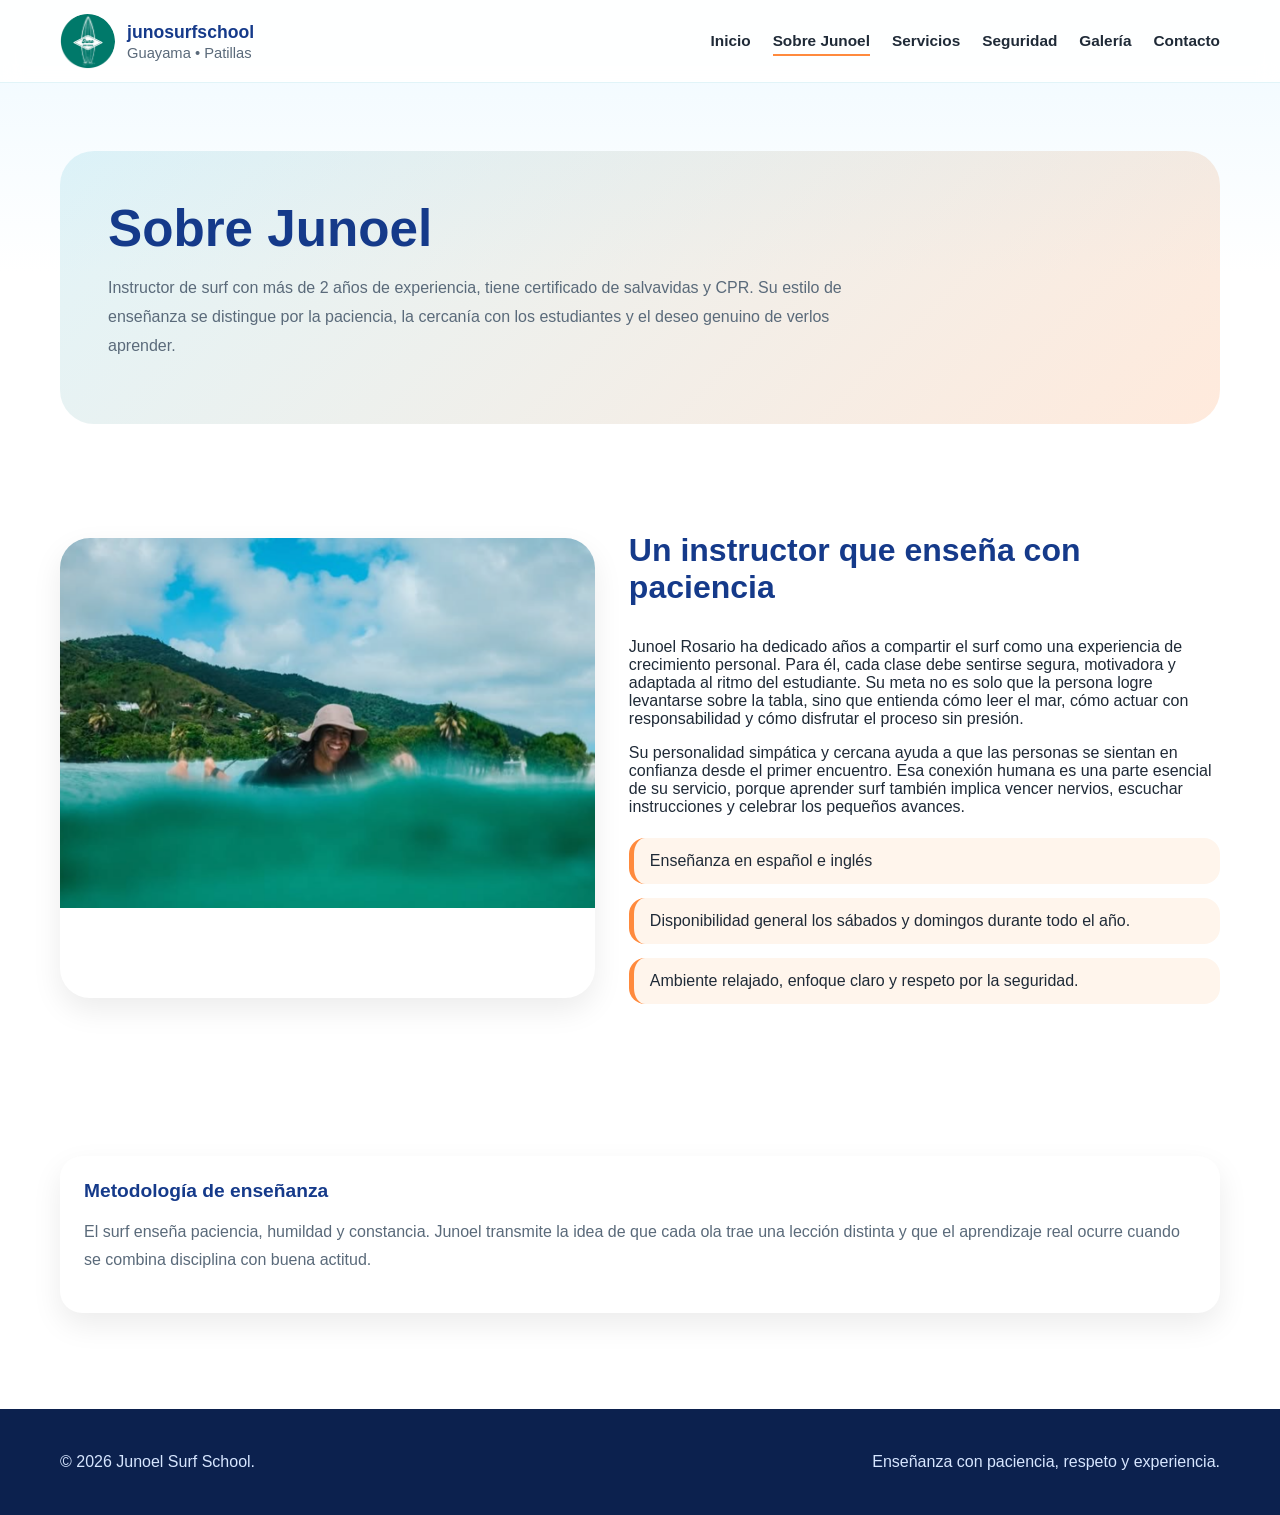
==== about.html @ af9191b1 "Proyecto de surf" ====
<!DOCTYPE html>
<html lang="es">
<head>
  <meta charset="UTF-8" />
  <meta name="viewport" content="width=device-width, initial-scale=1.0" />
  <title>junosurfschool | Sobre Junoel</title>
  <link rel="stylesheet" href="style.css" />
</head>
<body>
  <header class="site-header">
    <div class="container navbar">
      <a class="logo-wrap" href="index.html">
        <div class="logo-badge"><img src="Logo.png" alt="Logo"></div>
        <div class="logo-text"><h1>junosurfschool</h1><p>Guayama • Patillas</p></div></a>
      <nav class="nav-links">
        <a href="index.html">Inicio</a>
        <a class="active" href="about.html">Sobre Junoel</a>
        <a href="services.html">Servicios</a>
        <a href="safety.html">Seguridad</a>
        <a href="gallery.html">Galería</a>
        <a href="contact.html">Contacto</a>
      </nav>
    </div>
  </header>

  <main>
    <section class="page-hero">
      <div class="container page-banner">
        <h2>Sobre Junoel</h2>
        <p>Instructor de surf con más de 2 años de experiencia, tiene certificado de salvavidas y CPR. Su estilo de enseñanza se distingue por la paciencia, la cercanía con los estudiantes y el deseo genuino de verlos aprender.</p>
      </div>
    </section>

    <section class="section">
      <div class="container split">
        <div class="photo-panel">
          <img src="JunoWater.png" alt="Junoel el instructor" />
        </div>
        <div>
          <h3 style="color:var(--navy); font-size:2rem; margin-top:0;">Un instructor que enseña con paciencia</h3>
          <p>Junoel Rosario ha dedicado años a compartir el surf como una experiencia de crecimiento personal. Para él, cada clase debe sentirse segura, motivadora y adaptada al ritmo del estudiante. Su meta no es solo que la persona logre levantarse sobre la tabla, sino que entienda cómo leer el mar, cómo actuar con responsabilidad y cómo disfrutar el proceso sin presión.</p>
          <p>Su personalidad simpática y cercana ayuda a que las personas se sientan en confianza desde el primer encuentro. Esa conexión humana es una parte esencial de su servicio, porque aprender surf también implica vencer nervios, escuchar instrucciones y celebrar los pequeños avances.</p>
          <div class="info-list">
            <div class="info-pill">Enseñanza en español e inglés</div>
            <div class="info-pill">Disponibilidad general los sábados y domingos durante todo el año.</div>
            <div class="info-pill">Ambiente relajado, enfoque claro y respeto por la seguridad.</div>
          </div>
        </div>
      </div>
    </section>

    <section class="section">
      <div class="container one-col">
        
        <article class="card">
          <h4>Metodología de enseñanza</h4>
          <p>El surf enseña paciencia, humildad y constancia. Junoel transmite la idea de que cada ola trae una lección distinta y que el aprendizaje real ocurre cuando se combina disciplina con buena actitud.</p>
        </article>
      </div>
    </section>
  </main>

  <footer class="site-footer">
    <div class="container footer-grid">
      <p>© 2026 Junoel Surf School.</p>
      <p>Enseñanza con paciencia, respeto y experiencia.</p>
    </div>
  </footer>
</body>
</html>
---- style.css ----
:root {
  --navy: #153a8a;
  --ocean: #0ea5c6;
  --teal: #0b7c8f;
  --sunset: #ff8a3d;
  --foam: #f5fbff;
  --sand: #fff5ec;
  --text: #1f2a37;
  --muted: #5a6a7a;
  --white: #ffffff;
  --shadow: 0 12px 30px rgba(0, 0, 0, 0.08);
  --radius: 22px;
  --max: 1160px;
}

* {
  box-sizing: border-box;
}

html {
  scroll-behavior: smooth;
}

body {
  margin: 0;
  font-family: Arial, Helvetica, sans-serif;
  color: var(--text);
  background: linear-gradient(180deg, #eef9ff 0%, #ffffff 18%, #ffffff 100%);
}

a {
  color: inherit;
  text-decoration: none;
}

img {
  max-width: 100%;
  display: block;
}

.container {
  width: min(92%, var(--max));
  margin: 0 auto;
}

.site-header {
  position: sticky;
  top: 0;
  z-index: 1000;
  background: rgba(255, 255, 255, 0.93);
  backdrop-filter: blur(10px);
  border-bottom: 1px solid rgba(14, 165, 198, 0.12);
}

.navbar {
  display: flex;
  align-items: center;
  justify-content: space-between;
  min-height: 82px;
  gap: 16px;
}

.logo-wrap {
  display: flex;
  align-items: center;
  gap: 12px;
}

.logo-badge {
  width: 55px;
  height: 55px;
  border-radius: 50%;
  overflow: hidden;
}

.logo-badge img {
  width: 100%;
  height: 100%;
  object-fit: cover;
}

.logo-text h1 {
  font-size: 1.1rem;
  margin: 0;
  color: var(--navy);
}

.logo-text p {
  margin: 2px 0 0;
  color: var(--muted);
  font-size: 0.92rem;
}

.nav-links {
  display: flex;
  gap: 22px;
  align-items: center;
}

.nav-links a {
  color: var(--text);
  font-weight: 600;
  font-size: 0.96rem;
  position: relative;
}

.nav-links a::after {
  content: "";
  position: absolute;
  left: 0;
  bottom: -6px;
  width: 0;
  height: 2px;
  background: var(--sunset);
  transition: width 0.25s ease;
}

.nav-links a:hover::after,
.nav-links a.active::after {
  width: 100%;
}

.btn,
.btn-outline {
  display: inline-flex;
  align-items: center;
  justify-content: center;
  padding: 14px 22px;
  border-radius: 999px;
  font-weight: 700;
  transition: transform 0.2s ease, opacity 0.2s ease, background 0.2s ease;
}

.btn {
  background: linear-gradient(135deg, var(--sunset), #ff9d58);
  color: var(--white);
  box-shadow: var(--shadow);
}

.btn-outline {
  border: 2px solid var(--ocean);
  color: var(--ocean);
  background: var(--white);
}

.btn:hover,
.btn-outline:hover {
  transform: translateY(-2px);
  opacity: 0.95;
}

.hero {
  padding: 72px 0 42px;
}

.hero-grid {
  display: grid;
  grid-template-columns: 1.05fr 0.95fr;
  gap: 36px;
  align-items: center;
}

.eyebrow {
  display: inline-block;
  background: rgba(14, 165, 198, 0.1);
  color: var(--teal);
  border-radius: 999px;
  padding: 9px 14px;
  font-weight: 700;
  margin-bottom: 18px;
}

.hero h2 {
  font-size: clamp(2.4rem, 6vw, 4.8rem);
  line-height: 0.96;
  color: var(--navy);
  margin: 0 0 18px;
}

.hero p {
  color: var(--muted);
  font-size: 1.08rem;
  line-height: 1.7;
}

.hero-actions {
  display: flex;
  gap: 14px;
  margin-top: 28px;
  flex-wrap: wrap;
}

.hero-card {
  position: relative;
  min-height: 540px;
}

.stack-left,
.stack-right {
  position: absolute;
  overflow: hidden;
  border-radius: 28px;
  box-shadow: var(--shadow);
}

.stack-left {
  width: 42%;
  left: 0;
  top: 78px;
  bottom: 0;
}

.stack-right {
  width: 52%;
  right: 0;
  top: 0;
  bottom: 54px;
}

.wave-block {
  position: absolute;
  top: 0;
  left: 0;
  width: 62%;
  height: 165px;
  border-radius: 0 0 34px 0;
  background: linear-gradient(135deg, var(--ocean), #3fd0ef);
}

.ocean-photo {
  width: 100%;
  height: 100%;
  object-fit: cover;
}

.section {
  padding: 76px 0;
}

.section-heading {
  text-align: center;
  max-width: 760px;
  margin: 0 auto 34px;
}

.section-heading h3 {
  font-size: clamp(1.8rem, 4vw, 2.8rem);
  color: var(--navy);
  margin-bottom: 12px;
}

.section-heading p {
  color: var(--muted);
  line-height: 1.7;
}

.features {
  display: grid;
  grid-template-columns: repeat(3, 1fr);
  gap: 24px;
}

.card {
  background: var(--white);
  border-radius: var(--radius);
  box-shadow: var(--shadow);
  padding: 24px;
}

.card-icon {
  width: 58px;
  height: 58px;
  border-radius: 18px;
  display: grid;
  place-items: center;
  font-size: 1.6rem;
  margin-bottom: 18px;
  background: linear-gradient(135deg, rgba(14, 165, 198, 0.12), rgba(255, 138, 61, 0.16));
}

.card h4 {
  margin: 0 0 12px;
  color: var(--navy);
  font-size: 1.2rem;
}

.card p,
.card li {
  color: var(--muted);
  line-height: 1.7;
}

.split {
  display: grid;
  grid-template-columns: 0.95fr 1.05fr;
  gap: 34px;
  align-items: center;
}

.photo-panel {
  overflow: hidden;
  border-radius: 30px;
  min-height: 460px;
  box-shadow: var(--shadow);
}

.photo-panel img {
  width: 100%;
  height: 100%;
  object-fit: cover;
}

.info-list {
  display: grid;
  gap: 14px;
  margin-top: 22px;
}

.info-pill {
  background: var(--sand);
  border-left: 5px solid var(--sunset);
  padding: 14px 16px;
  border-radius: 16px;
  color: var(--text);
}

.band {
  background: linear-gradient(135deg, var(--navy), #174da6);
  color: var(--white);
}

.band .section-heading h3,
.band .section-heading p,
.band h4,
.band p,
.band li {
  color: var(--white);
}

.band .card {
  background: rgba(255, 255, 255, 0.08);
  border: 1px solid rgba(255, 255, 255, 0.1);
}

.gallery-grid {
  display: grid;
  grid-template-columns: repeat(3, 1fr);
  gap: 18px;
}

.gallery-grid .card {
  padding: 0;
  overflow: hidden;
}

.gallery-grid img {
  width: 100%;
  height: 260px;
  object-fit: cover;
}

.gallery-caption {
  padding: 16px 18px 20px;
}

.contact-box {
  display: grid;
  grid-template-columns: 1fr 1fr;
  gap: 26px;
}

.contact-list {
  display: grid;
  gap: 16px;
}

.contact-item {
  display: flex;
  gap: 14px;
  align-items: flex-start;
}

.contact-item span {
  font-size: 1.4rem;
}

.site-footer {
  background: #0c214e;
  color: #d7e6ff;
  padding: 28px 0;
  margin-top: 20px;
}

.footer-grid {
  display: flex;
  justify-content: space-between;
  gap: 16px;
  align-items: center;
  flex-wrap: wrap;
}

.page-hero {
  padding: 68px 0 32px;
}

.page-banner {
  background: linear-gradient(135deg, rgba(14,165,198,0.12), rgba(255,138,61,0.18));
  border-radius: 34px;
  padding: 48px;
}

.page-banner h2 {
  font-size: clamp(2rem, 4vw, 3.4rem);
  margin: 0 0 12px;
  color: var(--navy);
}

.page-banner p {
  color: var(--muted);
  max-width: 780px;
  line-height: 1.8;
}

.two-col {
  display: grid;
  grid-template-columns: 1fr 1fr;
  gap: 24px;
}

ul.clean {
  padding-left: 20px;
}

.highlight {
  color: var(--ocean);
  font-weight: 700;
}

.small-note {
  font-size: 0.95rem;
  color: var(--muted);
}

@media (max-width: 900px) {
  .hero-grid,
  .split,
  .contact-box,
  .two-col,
  .features,
  .gallery-grid {
    grid-template-columns: 1fr;
  }

  .hero-card {
    min-height: 460px;
  }

  .nav-links {
    position: fixed;
    inset: 82px 0 auto 0;
    background: white;
    flex-direction: column;
    padding: 22px;
    box-shadow: var(--shadow);
    display: none;
  }

  .nav-links.open {
    display: flex;
  }

}

@media (max-width: 640px) {
  .hero {
    padding-top: 34px;
  }

  .page-banner,
  .card {
    padding: 22px;
  }

  .stack-left {
    width: 46%;
  }

  .stack-right {
    width: 50%;
  }

  .hero h2 {
    line-height: 1.03;
  }
}
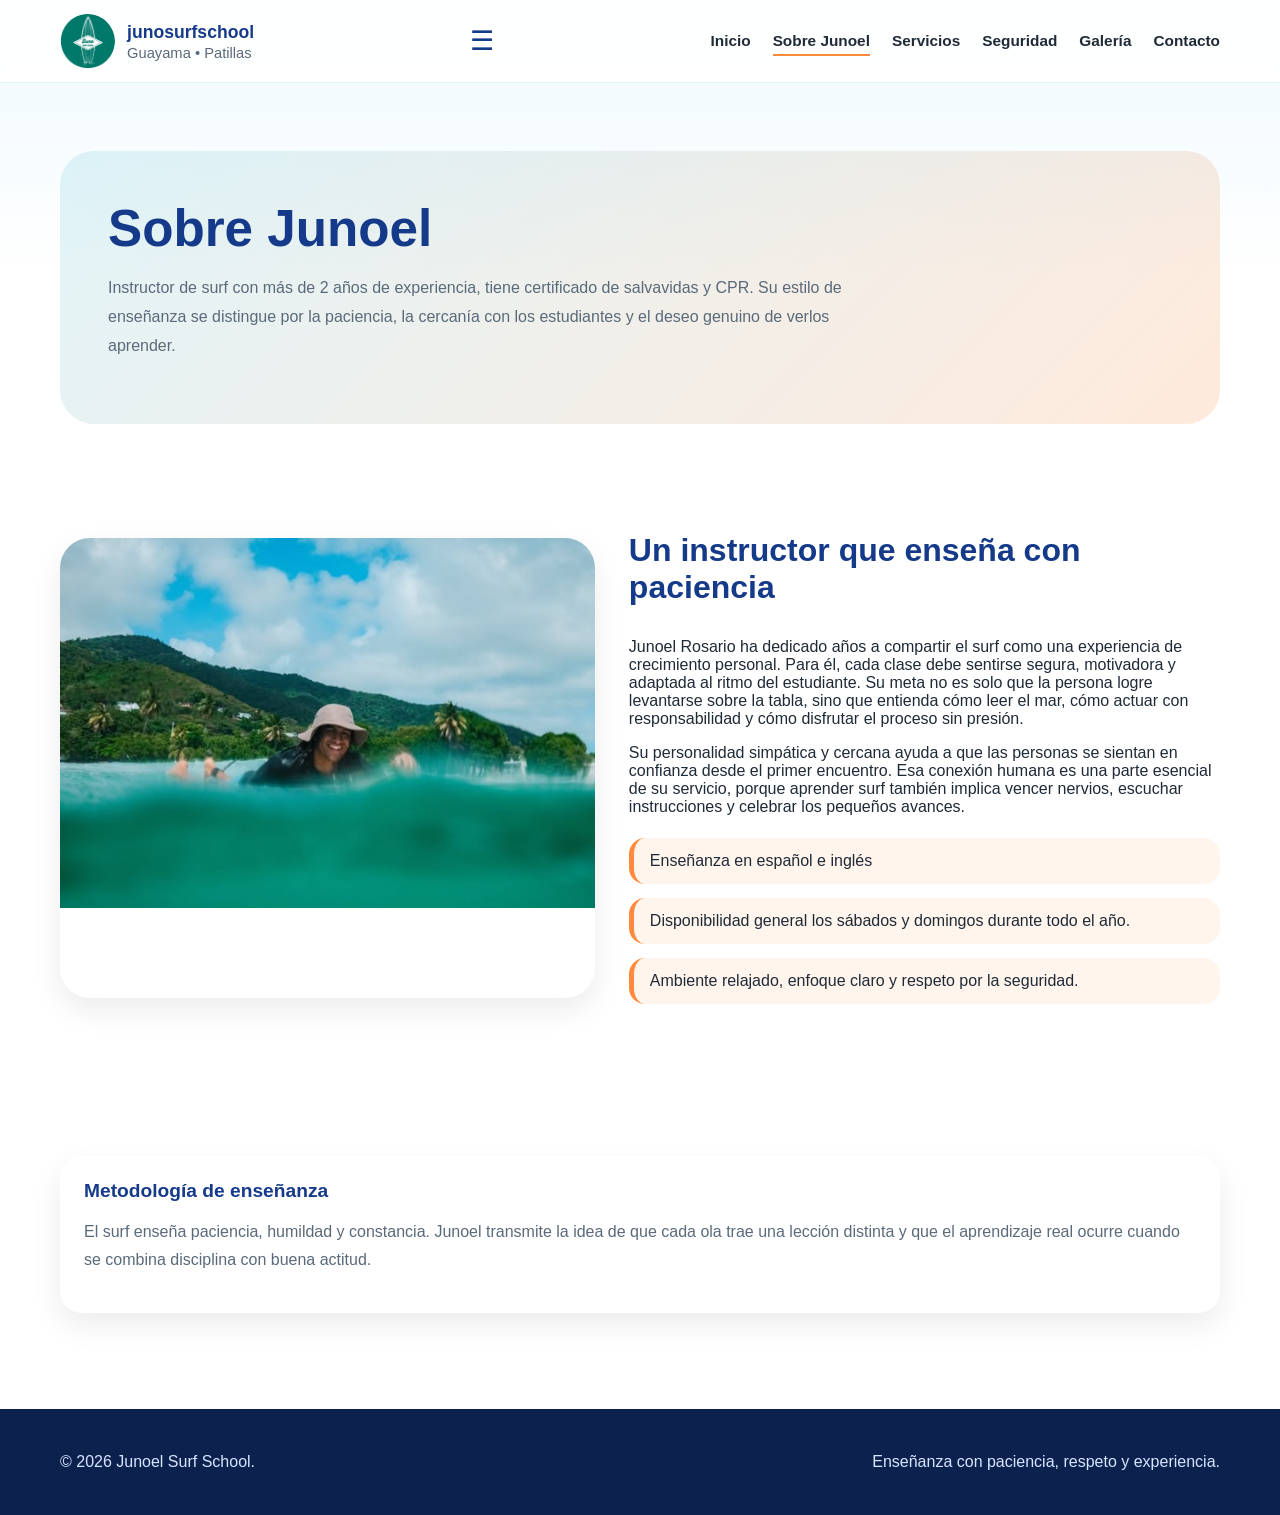
==== commit 22c5d125: "Proyecto casi terminado" ====
--- a/about.html
+++ b/about.html
@@ -10,8 +10,9 @@
   <header class="site-header">
     <div class="container navbar">
       <a class="logo-wrap" href="index.html">
-        <div class="logo-badge"><img src="Logo.png" alt="Logo"></div>
+        <div class="logo-badge"><img src="img/Logo.png" alt="Logo"></div>
         <div class="logo-text"><h1>junosurfschool</h1><p>Guayama • Patillas</p></div></a>
+        <button class="menu-toggle" aria-label="Abrir menú">☰</button>
       <nav class="nav-links">
         <a href="index.html">Inicio</a>
         <a class="active" href="about.html">Sobre Junoel</a>
@@ -34,7 +35,7 @@
     <section class="section">
       <div class="container split">
         <div class="photo-panel">
-          <img src="JunoWater.png" alt="Junoel el instructor" />
+          <img src="img/JunoWater.png" alt="Junoel el instructor" />
         </div>
         <div>
           <h3 style="color:var(--navy); font-size:2rem; margin-top:0;">Un instructor que enseña con paciencia</h3>
@@ -66,5 +67,6 @@
       <p>Enseñanza con paciencia, respeto y experiencia.</p>
     </div>
   </footer>
+  <script src="script.js"></script>
 </body>
 </html>
--- a/style.css
+++ b/style.css
@@ -120,6 +120,15 @@
   width: 100%;
 }
 
+.menu-toggle {
+  display: none;
+  background: none;
+  border: none;
+  font-size: 1.7rem;
+  cursor: pointer;
+  color: var(--navy);
+}
+
 .btn,
 .btn-outline {
   display: inline-flex;
@@ -471,6 +480,10 @@
 
 }
 
+.menu-toggle {
+    display: block;
+  }
+
 @media (max-width: 640px) {
   .hero {
     padding-top: 34px;
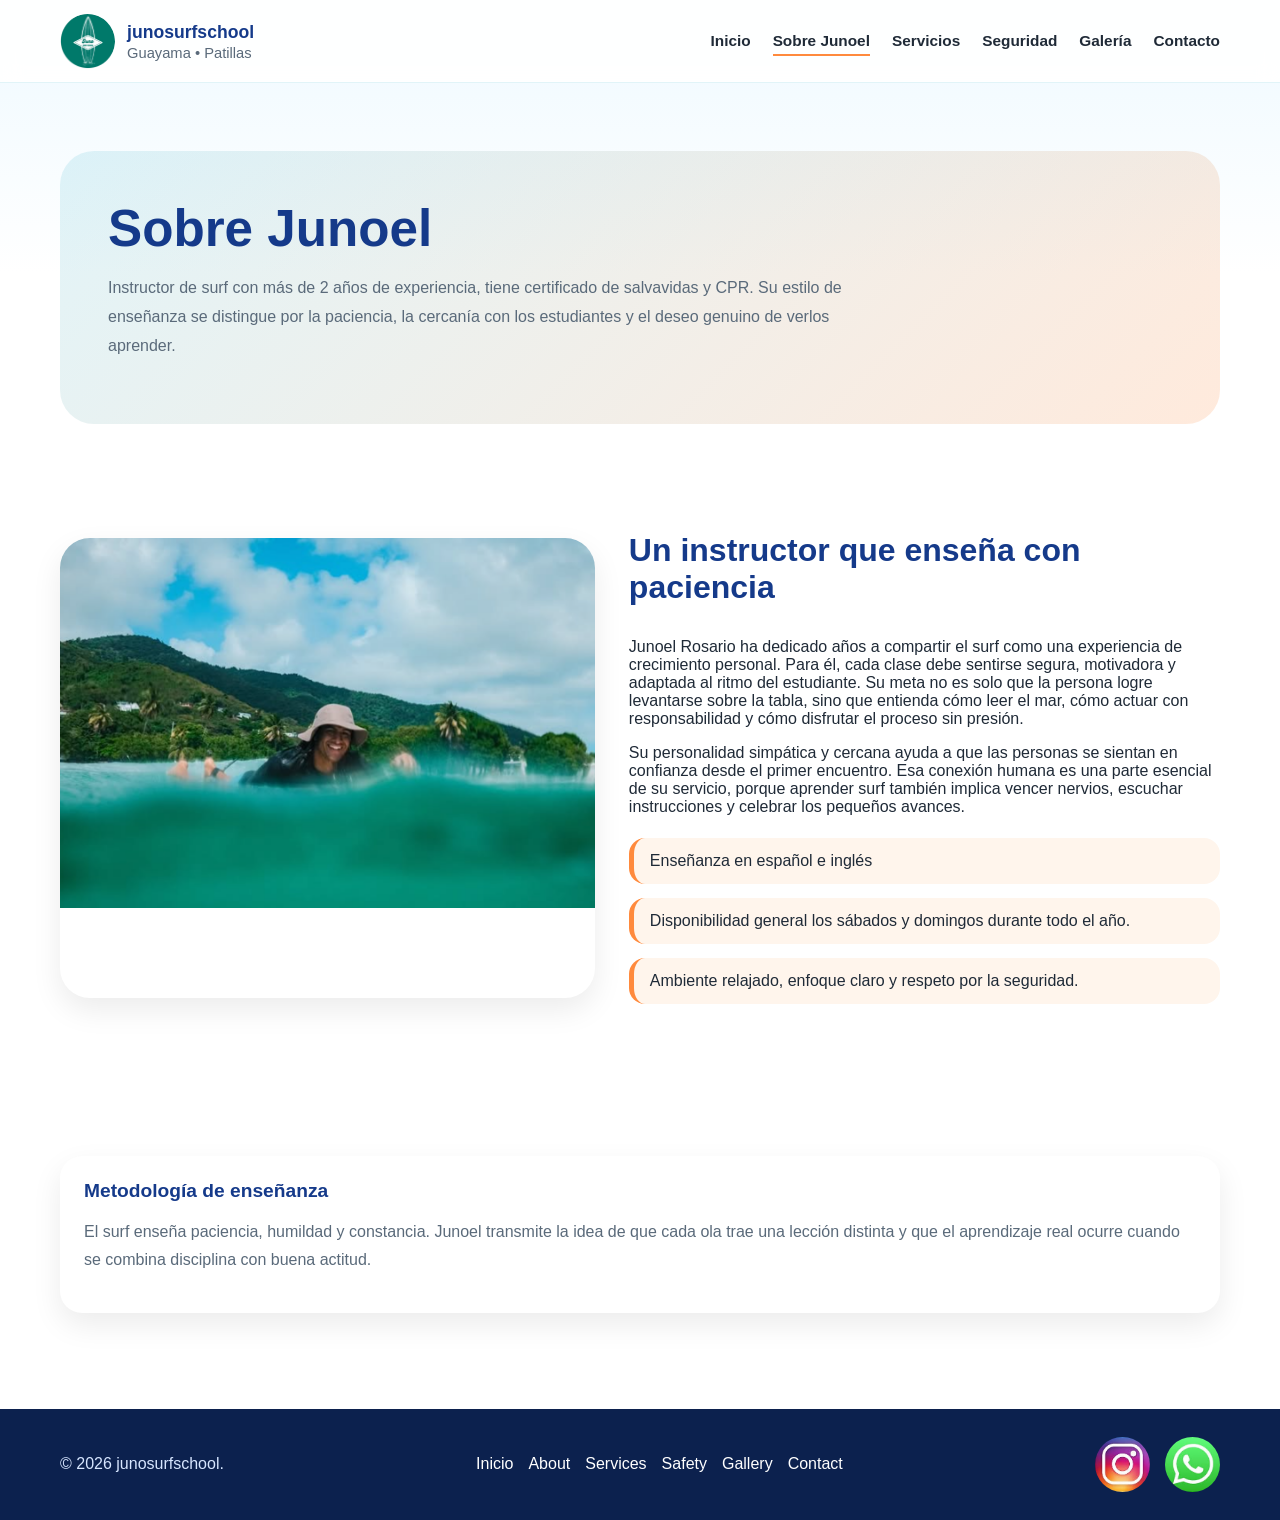
==== commit a7198c32: "actualizar" ====
--- a/about.html
+++ b/about.html
@@ -62,11 +62,26 @@
   </main>
 
   <footer class="site-footer">
-    <div class="container footer-grid">
-      <p>© 2026 Junoel Surf School.</p>
-      <p>Enseñanza con paciencia, respeto y experiencia.</p>
+  <div class="container footer-grid">
+    <div>
+      <p>© 2026 junosurfschool.</p>
     </div>
-  </footer>
+    <div class="footer-links">
+      <a href="index.html">Inicio</a>
+      <a href="about.html">About</a>
+      <a href="services.html">Services</a>
+      <a href="safety.html">Safety</a>
+      <a href="gallery.html">Gallery</a>
+      <a href="contact.html">Contact</a>
+    </div>
+    <div class="social-links">
+      <a href="https://instagram.com/junosurfschool/" target="_blank">
+        <div class="logo-badge"><img src="img/instalogo.png" alt="Instagram"></div></a>
+      <a href="https://wa.me/19393196649" target="_blank">
+        <div class="logo-badge"><img src="img/logowhat.png" alt="Whatsapp"></div></a>
+    </div>
+  </div>
+</footer>
   <script src="script.js"></script>
 </body>
 </html>
--- a/style.css
+++ b/style.css
@@ -408,6 +408,41 @@
   flex-wrap: wrap;
 }
 
+.footer-links,
+.social-links {
+  display: flex;
+  align-items: center;
+  gap: 15px;
+}
+
+.social-badge {
+  width: 45px;
+  height: 45px;
+  border-radius: 50%;
+  overflow: hidden;
+}
+
+.social-badge img {
+  width: 100%;
+  height: 100%;
+  object-fit: cover;
+}
+
+.social-badge:hover {
+  transform: scale(1.08);
+}
+
+.footer-links a,
+.social-links a {
+  color: white;
+  text-decoration: none;
+}
+
+.footer-links a:hover,
+.social-links a:hover {
+  color: #ff8a3d;
+}
+
 .page-hero {
   padding: 68px 0 32px;
 }
@@ -451,6 +486,11 @@
 }
 
 @media (max-width: 900px) {
+
+.menu-toggle {
+    display: block;
+  }
+
   .hero-grid,
   .split,
   .contact-box,
@@ -480,10 +520,6 @@
 
 }
 
-.menu-toggle {
-    display: block;
-  }
-
 @media (max-width: 640px) {
   .hero {
     padding-top: 34px;
